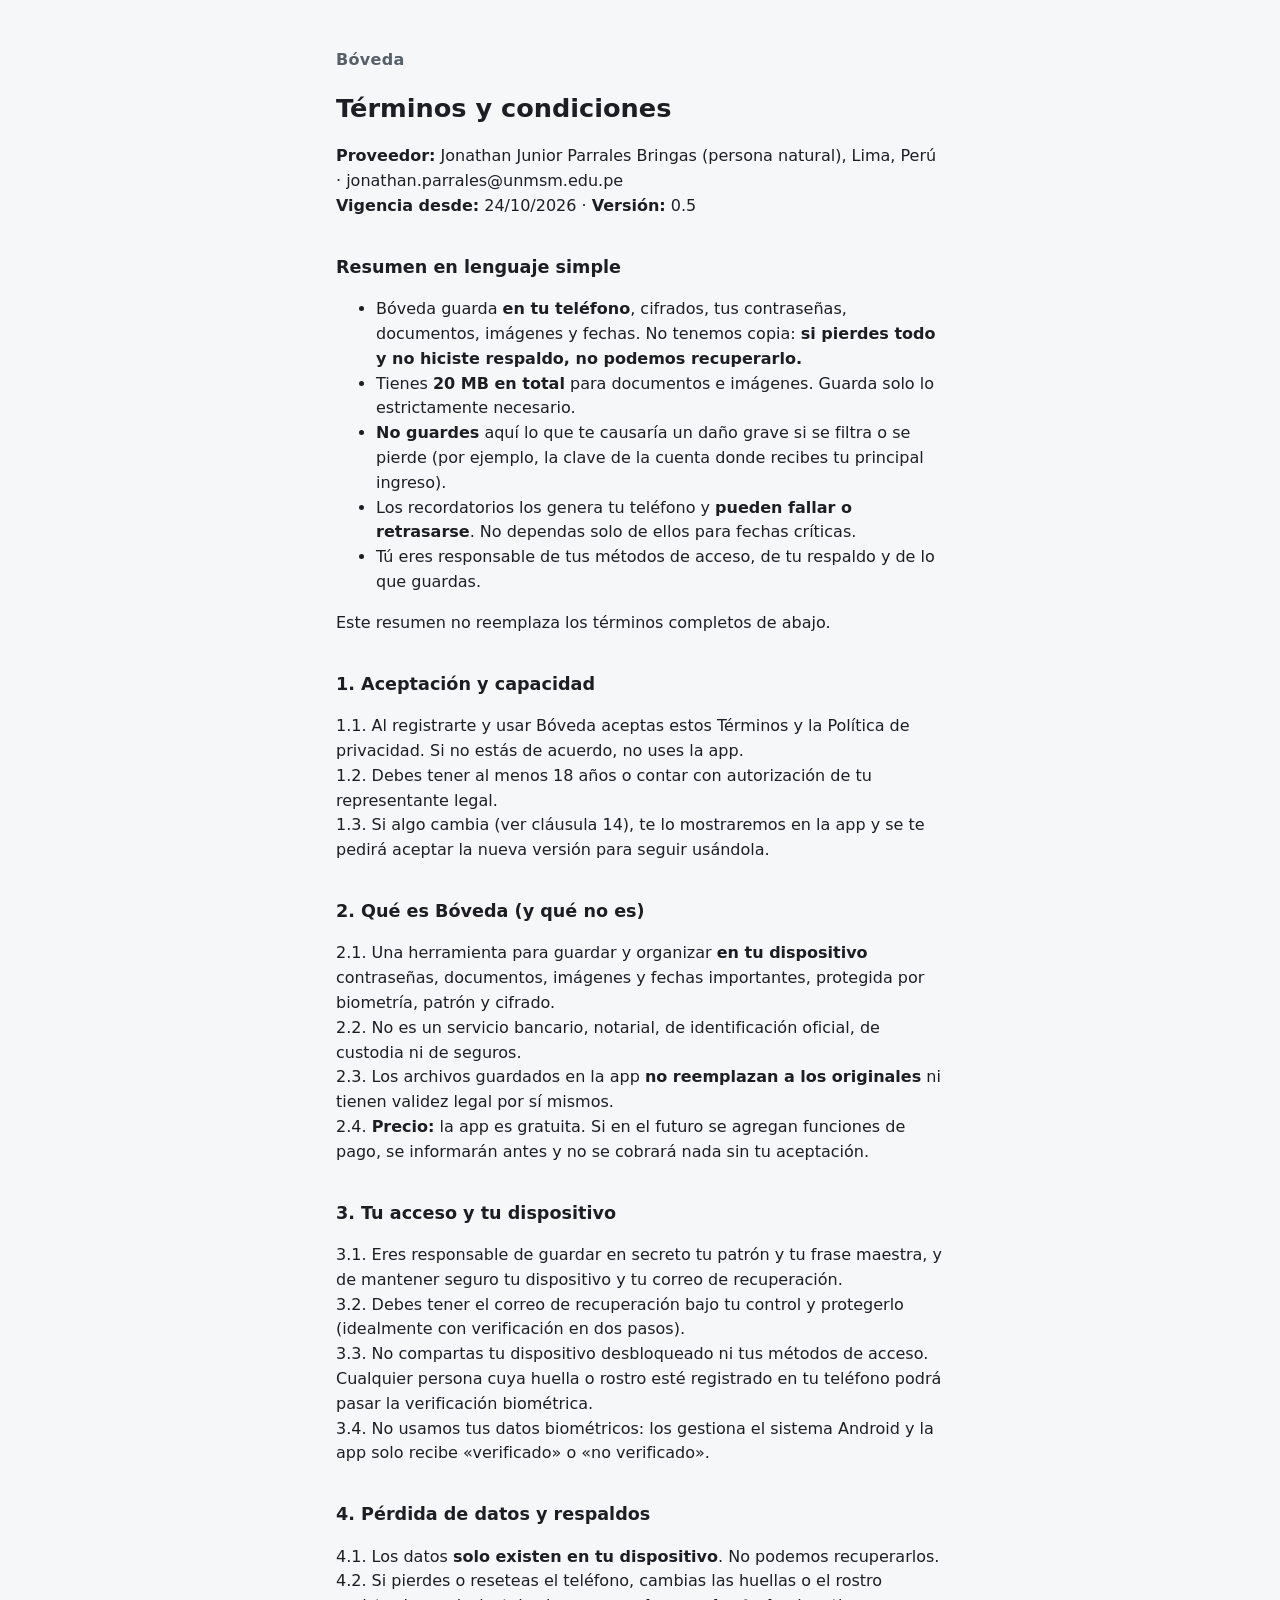
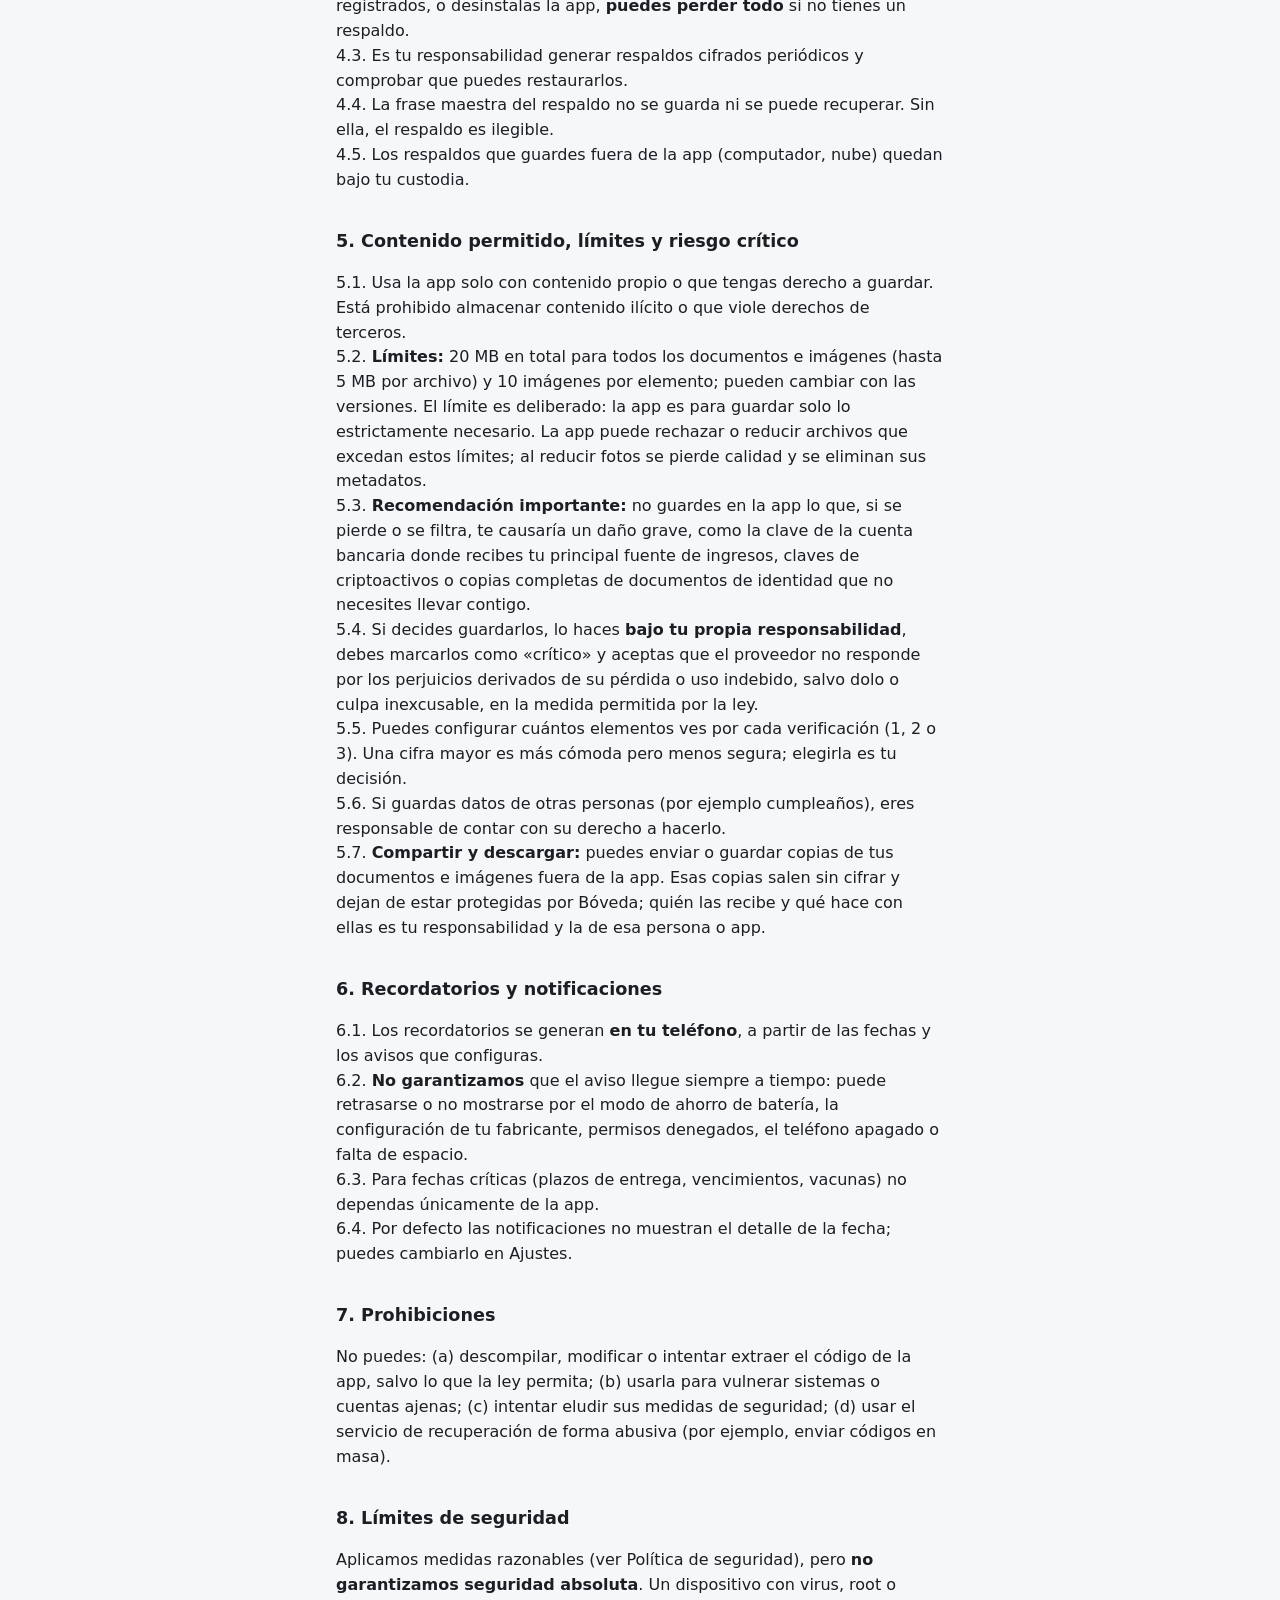
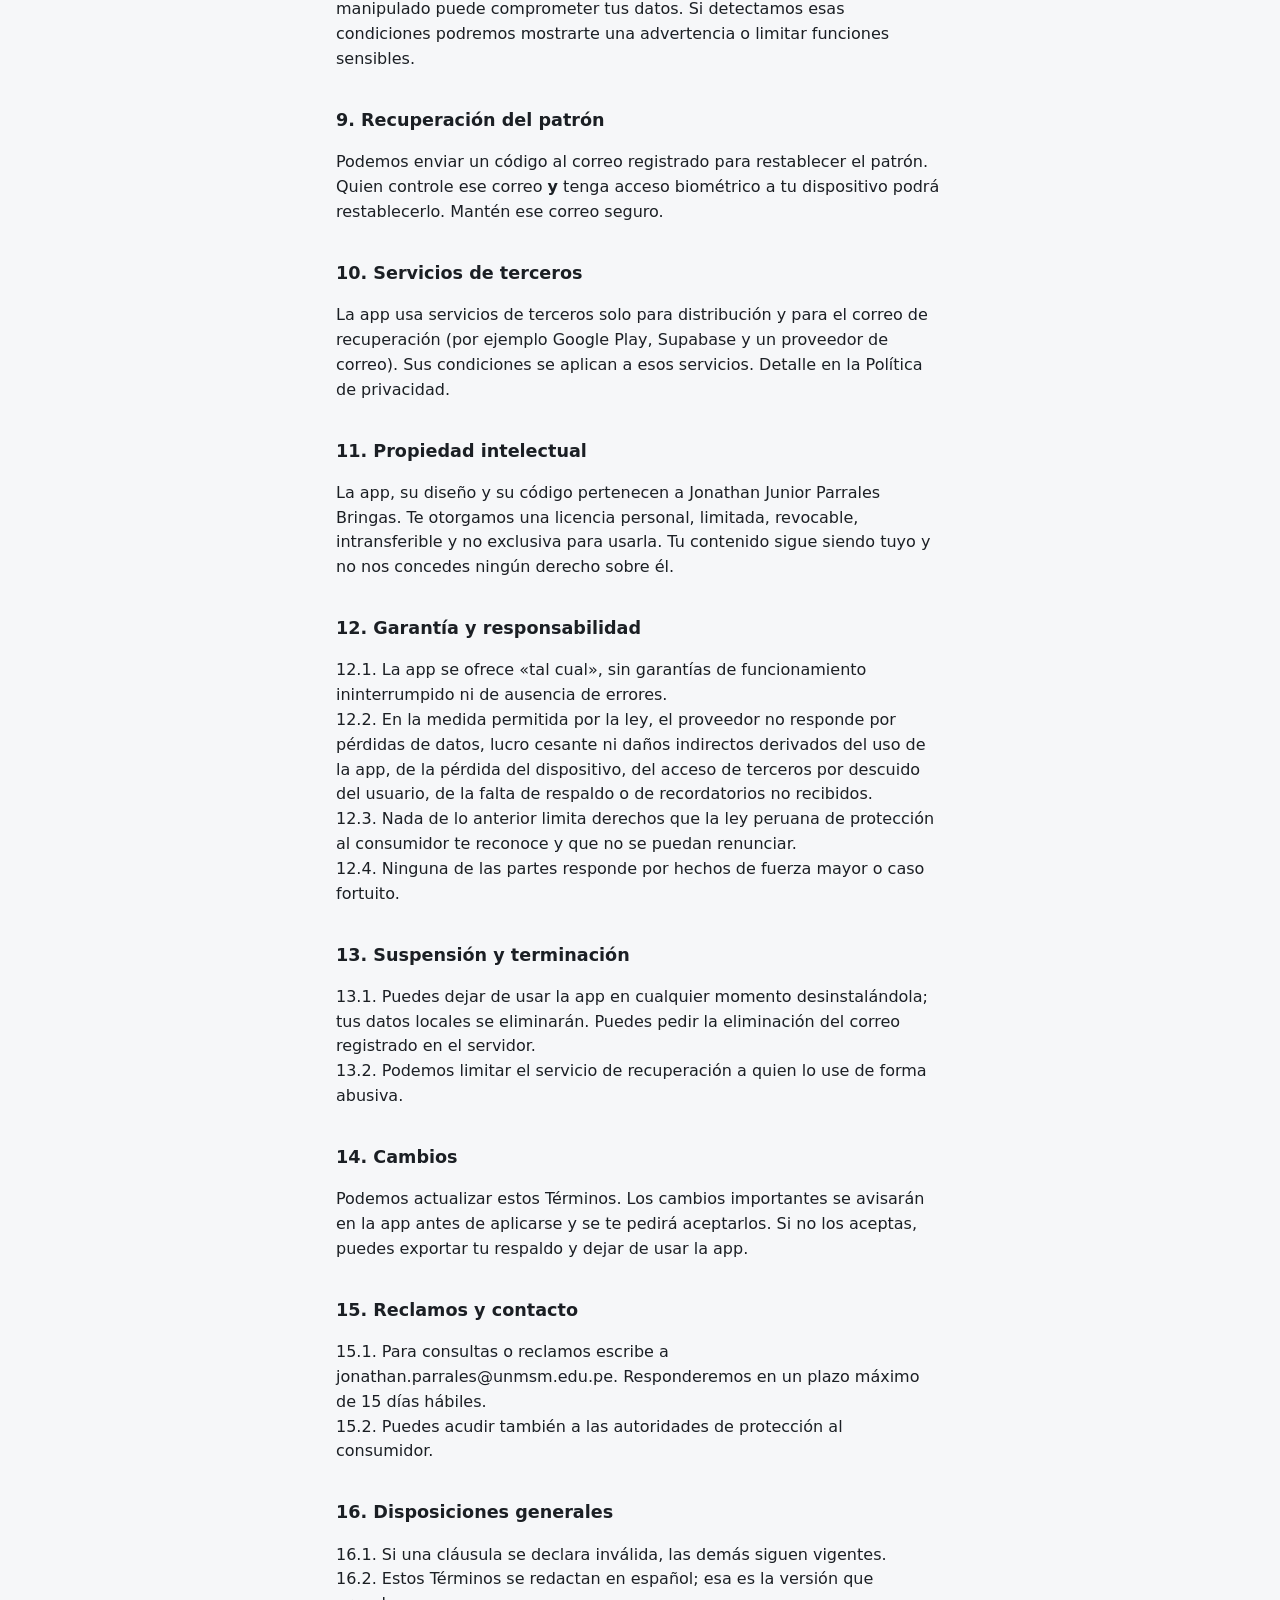
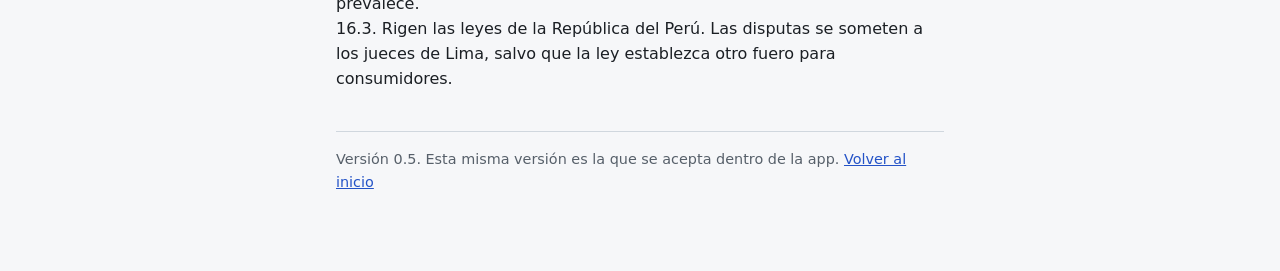
==== terminos.html @ 9ba13b65 "Terminos (v0.5) y Privacidad (v0.6) publicos (H58) Paginas generadas desde 01-documentos con _herram" ====
<!doctype html>
<html lang="es">
<head>
  <meta charset="utf-8">
  <meta name="viewport" content="width=device-width, initial-scale=1">
  <meta http-equiv="Content-Security-Policy" content="default-src 'none'; style-src 'self'; base-uri 'none'; form-action 'none'">
  <meta name="referrer" content="no-referrer">
  <title>Términos y condiciones · Bóveda</title>
  <link rel="stylesheet" href="estilo.css">
</head>
<body>
  <main class="legal">
    <p class="marca"><a href="./">Bóveda</a></p>
    <h1>Términos y condiciones</h1>
    <p><strong>Proveedor:</strong> Jonathan Junior Parrales Bringas (persona natural), Lima, Perú · jonathan.parrales@unmsm.edu.pe<br>
    <strong>Vigencia desde:</strong> 24/10/2026 · <strong>Versión:</strong> 0.5</p>
    <h2>Resumen en lenguaje simple</h2>
    <ul>
    <li>Bóveda guarda <strong>en tu teléfono</strong>, cifrados, tus contraseñas, documentos, imágenes y fechas. No tenemos copia: <strong>si pierdes todo y no hiciste respaldo, no podemos recuperarlo.</strong></li>
    <li>Tienes <strong>20 MB en total</strong> para documentos e imágenes. Guarda solo lo estrictamente necesario.</li>
    <li><strong>No guardes</strong> aquí lo que te causaría un daño grave si se filtra o se pierde (por ejemplo, la clave de la cuenta donde recibes tu principal ingreso).</li>
    <li>Los recordatorios los genera tu teléfono y <strong>pueden fallar o retrasarse</strong>. No dependas solo de ellos para fechas críticas.</li>
    <li>Tú eres responsable de tus métodos de acceso, de tu respaldo y de lo que guardas.</li>
    </ul>
    <p>Este resumen no reemplaza los términos completos de abajo.</p>
    <h2>1. Aceptación y capacidad</h2>
    <p>1.1. Al registrarte y usar Bóveda aceptas estos Términos y la Política de privacidad. Si no estás de acuerdo, no uses la app.<br>
    1.2. Debes tener al menos 18 años o contar con autorización de tu representante legal.<br>
    1.3. Si algo cambia (ver cláusula 14), te lo mostraremos en la app y se te pedirá aceptar la nueva versión para seguir usándola.</p>
    <h2>2. Qué es Bóveda (y qué no es)</h2>
    <p>2.1. Una herramienta para guardar y organizar <strong>en tu dispositivo</strong> contraseñas, documentos, imágenes y fechas importantes, protegida por biometría, patrón y cifrado.<br>
    2.2. No es un servicio bancario, notarial, de identificación oficial, de custodia ni de seguros.<br>
    2.3. Los archivos guardados en la app <strong>no reemplazan a los originales</strong> ni tienen validez legal por sí mismos.<br>
    2.4. <strong>Precio:</strong> la app es gratuita. Si en el futuro se agregan funciones de pago, se informarán antes y no se cobrará nada sin tu aceptación.</p>
    <h2>3. Tu acceso y tu dispositivo</h2>
    <p>3.1. Eres responsable de guardar en secreto tu patrón y tu frase maestra, y de mantener seguro tu dispositivo y tu correo de recuperación.<br>
    3.2. Debes tener el correo de recuperación bajo tu control y protegerlo (idealmente con verificación en dos pasos).<br>
    3.3. No compartas tu dispositivo desbloqueado ni tus métodos de acceso. Cualquier persona cuya huella o rostro esté registrado en tu teléfono podrá pasar la verificación biométrica.<br>
    3.4. No usamos tus datos biométricos: los gestiona el sistema Android y la app solo recibe «verificado» o «no verificado».</p>
    <h2>4. Pérdida de datos y respaldos</h2>
    <p>4.1. Los datos <strong>solo existen en tu dispositivo</strong>. No podemos recuperarlos.<br>
    4.2. Si pierdes o reseteas el teléfono, cambias las huellas o el rostro registrados, o desinstalas la app, <strong>puedes perder todo</strong> si no tienes un respaldo.<br>
    4.3. Es tu responsabilidad generar respaldos cifrados periódicos y comprobar que puedes restaurarlos.<br>
    4.4. La frase maestra del respaldo no se guarda ni se puede recuperar. Sin ella, el respaldo es ilegible.<br>
    4.5. Los respaldos que guardes fuera de la app (computador, nube) quedan bajo tu custodia.</p>
    <h2>5. Contenido permitido, límites y riesgo crítico</h2>
    <p>5.1. Usa la app solo con contenido propio o que tengas derecho a guardar. Está prohibido almacenar contenido ilícito o que viole derechos de terceros.<br>
    5.2. <strong>Límites:</strong> 20 MB en total para todos los documentos e imágenes (hasta 5 MB por archivo) y 10 imágenes por elemento; pueden cambiar con las versiones. El límite es deliberado: la app es para guardar solo lo estrictamente necesario. La app puede rechazar o reducir archivos que excedan estos límites; al reducir fotos se pierde calidad y se eliminan sus metadatos.<br>
    5.3. <strong>Recomendación importante:</strong> no guardes en la app lo que, si se pierde o se filtra, te causaría un daño grave, como la clave de la cuenta bancaria donde recibes tu principal fuente de ingresos, claves de criptoactivos o copias completas de documentos de identidad que no necesites llevar contigo.<br>
    5.4. Si decides guardarlos, lo haces <strong>bajo tu propia responsabilidad</strong>, debes marcarlos como «crítico» y aceptas que el proveedor no responde por los perjuicios derivados de su pérdida o uso indebido, salvo dolo o culpa inexcusable, en la medida permitida por la ley.<br>
    5.5. Puedes configurar cuántos elementos ves por cada verificación (1, 2 o 3). Una cifra mayor es más cómoda pero menos segura; elegirla es tu decisión.<br>
    5.6. Si guardas datos de otras personas (por ejemplo cumpleaños), eres responsable de contar con su derecho a hacerlo.<br>
    5.7. <strong>Compartir y descargar:</strong> puedes enviar o guardar copias de tus documentos e imágenes fuera de la app. Esas copias salen sin cifrar y dejan de estar protegidas por Bóveda; quién las recibe y qué hace con ellas es tu responsabilidad y la de esa persona o app.</p>
    <h2>6. Recordatorios y notificaciones</h2>
    <p>6.1. Los recordatorios se generan <strong>en tu teléfono</strong>, a partir de las fechas y los avisos que configuras.<br>
    6.2. <strong>No garantizamos</strong> que el aviso llegue siempre a tiempo: puede retrasarse o no mostrarse por el modo de ahorro de batería, la configuración de tu fabricante, permisos denegados, el teléfono apagado o falta de espacio.<br>
    6.3. Para fechas críticas (plazos de entrega, vencimientos, vacunas) no dependas únicamente de la app.<br>
    6.4. Por defecto las notificaciones no muestran el detalle de la fecha; puedes cambiarlo en Ajustes.</p>
    <h2>7. Prohibiciones</h2>
    <p>No puedes: (a) descompilar, modificar o intentar extraer el código de la app, salvo lo que la ley permita; (b) usarla para vulnerar sistemas o cuentas ajenas; (c) intentar eludir sus medidas de seguridad; (d) usar el servicio de recuperación de forma abusiva (por ejemplo, enviar códigos en masa).</p>
    <h2>8. Límites de seguridad</h2>
    <p>Aplicamos medidas razonables (ver Política de seguridad), pero <strong>no garantizamos seguridad absoluta</strong>. Un dispositivo con virus, root o manipulado puede comprometer tus datos. Si detectamos esas condiciones podremos mostrarte una advertencia o limitar funciones sensibles.</p>
    <h2>9. Recuperación del patrón</h2>
    <p>Podemos enviar un código al correo registrado para restablecer el patrón. Quien controle ese correo <strong>y</strong> tenga acceso biométrico a tu dispositivo podrá restablecerlo. Mantén ese correo seguro.</p>
    <h2>10. Servicios de terceros</h2>
    <p>La app usa servicios de terceros solo para distribución y para el correo de recuperación (por ejemplo Google Play, Supabase y un proveedor de correo). Sus condiciones se aplican a esos servicios. Detalle en la Política de privacidad.</p>
    <h2>11. Propiedad intelectual</h2>
    <p>La app, su diseño y su código pertenecen a Jonathan Junior Parrales Bringas. Te otorgamos una licencia personal, limitada, revocable, intransferible y no exclusiva para usarla. Tu contenido sigue siendo tuyo y no nos concedes ningún derecho sobre él.</p>
    <h2>12. Garantía y responsabilidad</h2>
    <p>12.1. La app se ofrece «tal cual», sin garantías de funcionamiento ininterrumpido ni de ausencia de errores.<br>
    12.2. En la medida permitida por la ley, el proveedor no responde por pérdidas de datos, lucro cesante ni daños indirectos derivados del uso de la app, de la pérdida del dispositivo, del acceso de terceros por descuido del usuario, de la falta de respaldo o de recordatorios no recibidos.<br>
    12.3. Nada de lo anterior limita derechos que la ley peruana de protección al consumidor te reconoce y que no se puedan renunciar.<br>
    12.4. Ninguna de las partes responde por hechos de fuerza mayor o caso fortuito.</p>
    <h2>13. Suspensión y terminación</h2>
    <p>13.1. Puedes dejar de usar la app en cualquier momento desinstalándola; tus datos locales se eliminarán. Puedes pedir la eliminación del correo registrado en el servidor.<br>
    13.2. Podemos limitar el servicio de recuperación a quien lo use de forma abusiva.</p>
    <h2>14. Cambios</h2>
    <p>Podemos actualizar estos Términos. Los cambios importantes se avisarán en la app antes de aplicarse y se te pedirá aceptarlos. Si no los aceptas, puedes exportar tu respaldo y dejar de usar la app.</p>
    <h2>15. Reclamos y contacto</h2>
    <p>15.1. Para consultas o reclamos escribe a jonathan.parrales@unmsm.edu.pe. Responderemos en un plazo máximo de 15 días hábiles.<br>
    15.2. Puedes acudir también a las autoridades de protección al consumidor.</p>
    <h2>16. Disposiciones generales</h2>
    <p>16.1. Si una cláusula se declara inválida, las demás siguen vigentes.<br>
    16.2. Estos Términos se redactan en español; esa es la versión que prevalece.<br>
    16.3. Rigen las leyes de la República del Perú. Las disputas se someten a los jueces de Lima, salvo que la ley establezca otro fuero para consumidores.</p>
    <p class="pie">Versión 0.5. Esta misma versión es la que se acepta dentro de la app. <a href="./">Volver al inicio</a></p>
  </main>
</body>
</html>
---- estilo.css ----
:root {
  --fondo: #f6f7f9;
  --tarjeta: #ffffff;
  --texto: #1b1f24;
  --suave: #57606a;
  --acento: #2453c7;
  --acento-texto: #ffffff;
  --borde: #d0d7de;
  --error: #b42318;
  --ok: #1a7f37;
  color-scheme: light dark;
}

@media (prefers-color-scheme: dark) {
  :root {
    --fondo: #0f1216;
    --tarjeta: #171b21;
    --texto: #e6e9ed;
    --suave: #9aa4af;
    --acento: #7aa2ff;
    --acento-texto: #0f1216;
    --borde: #303741;
    --error: #ff8a80;
    --ok: #6fdc8c;
  }
}

* { box-sizing: border-box; }

body {
  margin: 0;
  background: var(--fondo);
  color: var(--texto);
  font: 16px/1.55 system-ui, -apple-system, "Segoe UI", Roboto, sans-serif;
}

main {
  max-width: 640px;
  margin: 0 auto;
  padding: 32px 16px 64px;
}

.marca a { color: var(--suave); text-decoration: none; font-weight: 600; letter-spacing: .02em; }
h1 { font-size: 1.8rem; margin: .2em 0 .6em; }
h2 { font-size: 1.15rem; margin-top: 2em; }
a { color: var(--acento); }
code { font-size: .95em; }

section {
  background: var(--tarjeta);
  border: 1px solid var(--borde);
  border-radius: 12px;
  padding: 16px;
  margin: 16px 0;
}

label { display: block; font-weight: 600; margin-bottom: 6px; }

input {
  width: 100%;
  padding: 12px;
  font: inherit;
  color: inherit;
  background: var(--fondo);
  border: 1px solid var(--borde);
  border-radius: 8px;
  margin-bottom: 12px;
}

button {
  font: inherit;
  font-weight: 600;
  padding: 12px 18px;
  border-radius: 8px;
  border: 1px solid var(--acento);
  background: var(--acento);
  color: var(--acento-texto);
  cursor: pointer;
  margin: 0 8px 8px 0;
}

button.secundario { background: transparent; color: var(--acento); }
button:disabled { opacity: .55; cursor: wait; }

#mensaje { min-height: 1.5em; }
#mensaje.error { color: var(--error); font-weight: 600; }
.listo { color: var(--ok); font-weight: 600; margin: 0; }

/* Términos y Privacidad (H58) */
.legal h1 { font-size: 1.6rem; }
.legal h2 { font-size: 1.1rem; }
.legal table { width: 100%; border-collapse: collapse; margin: 12px 0 20px; font-size: .92rem; display: block; overflow-x: auto; }
.legal th, .legal td { border: 1px solid var(--borde); padding: 8px 10px; text-align: left; vertical-align: top; }
.legal th { background: var(--tarjeta); }
.legal blockquote { margin: 16px 0; padding: 8px 16px; border-left: 4px solid var(--acento); background: var(--tarjeta); }
.pie { margin-top: 40px; color: var(--suave); font-size: .9rem; border-top: 1px solid var(--borde); padding-top: 16px; }
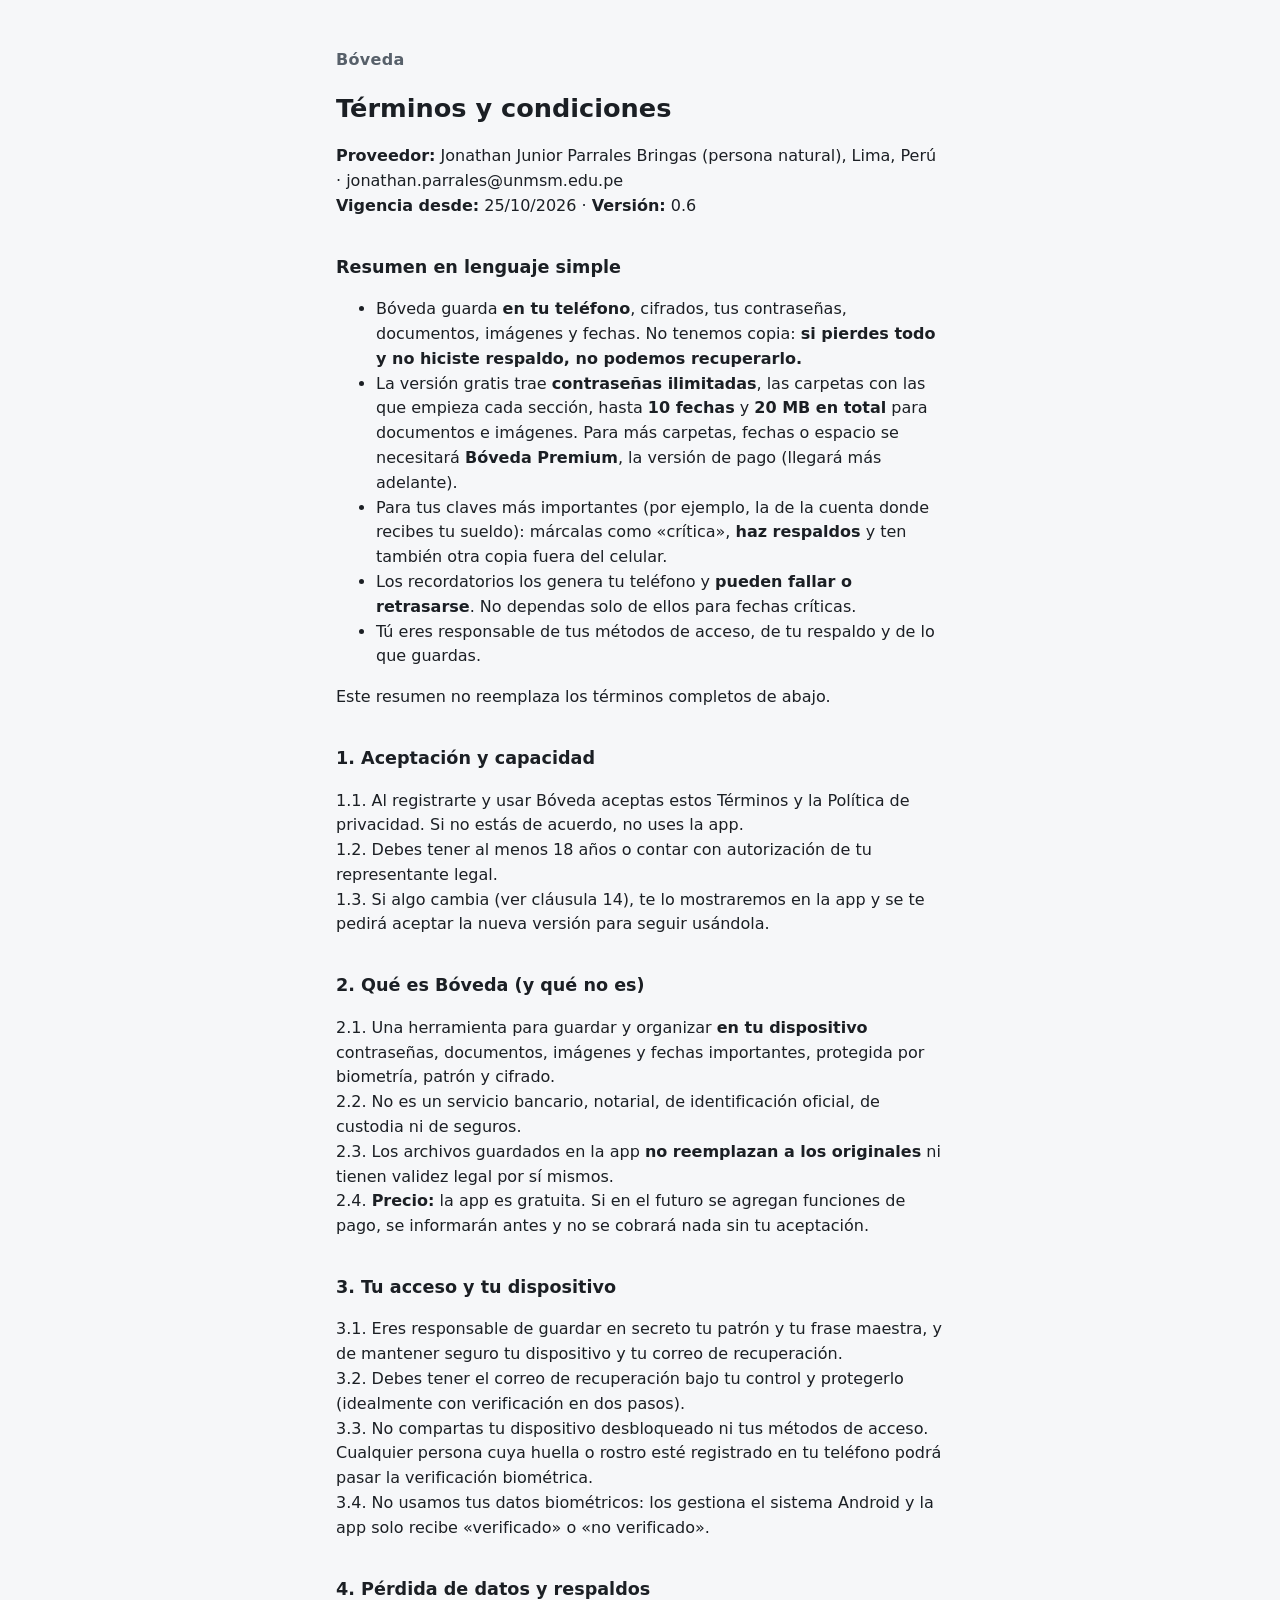
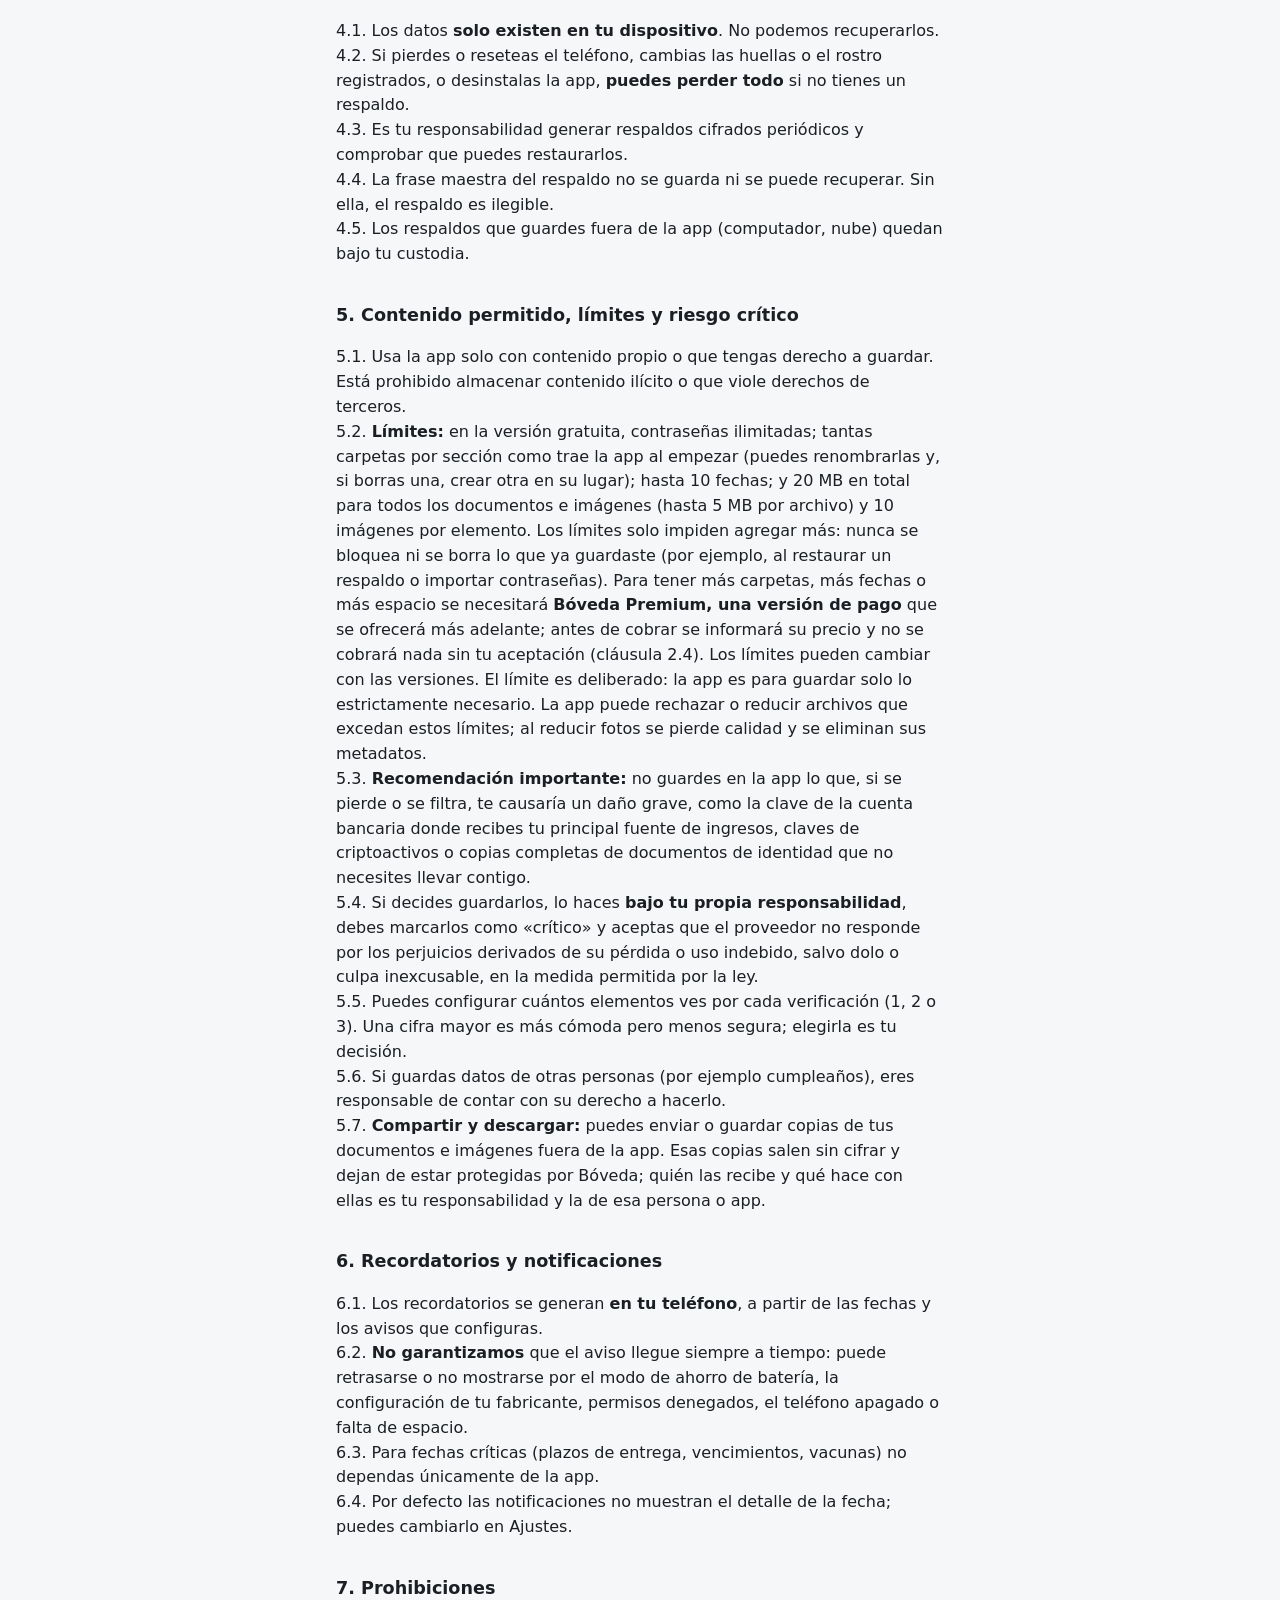
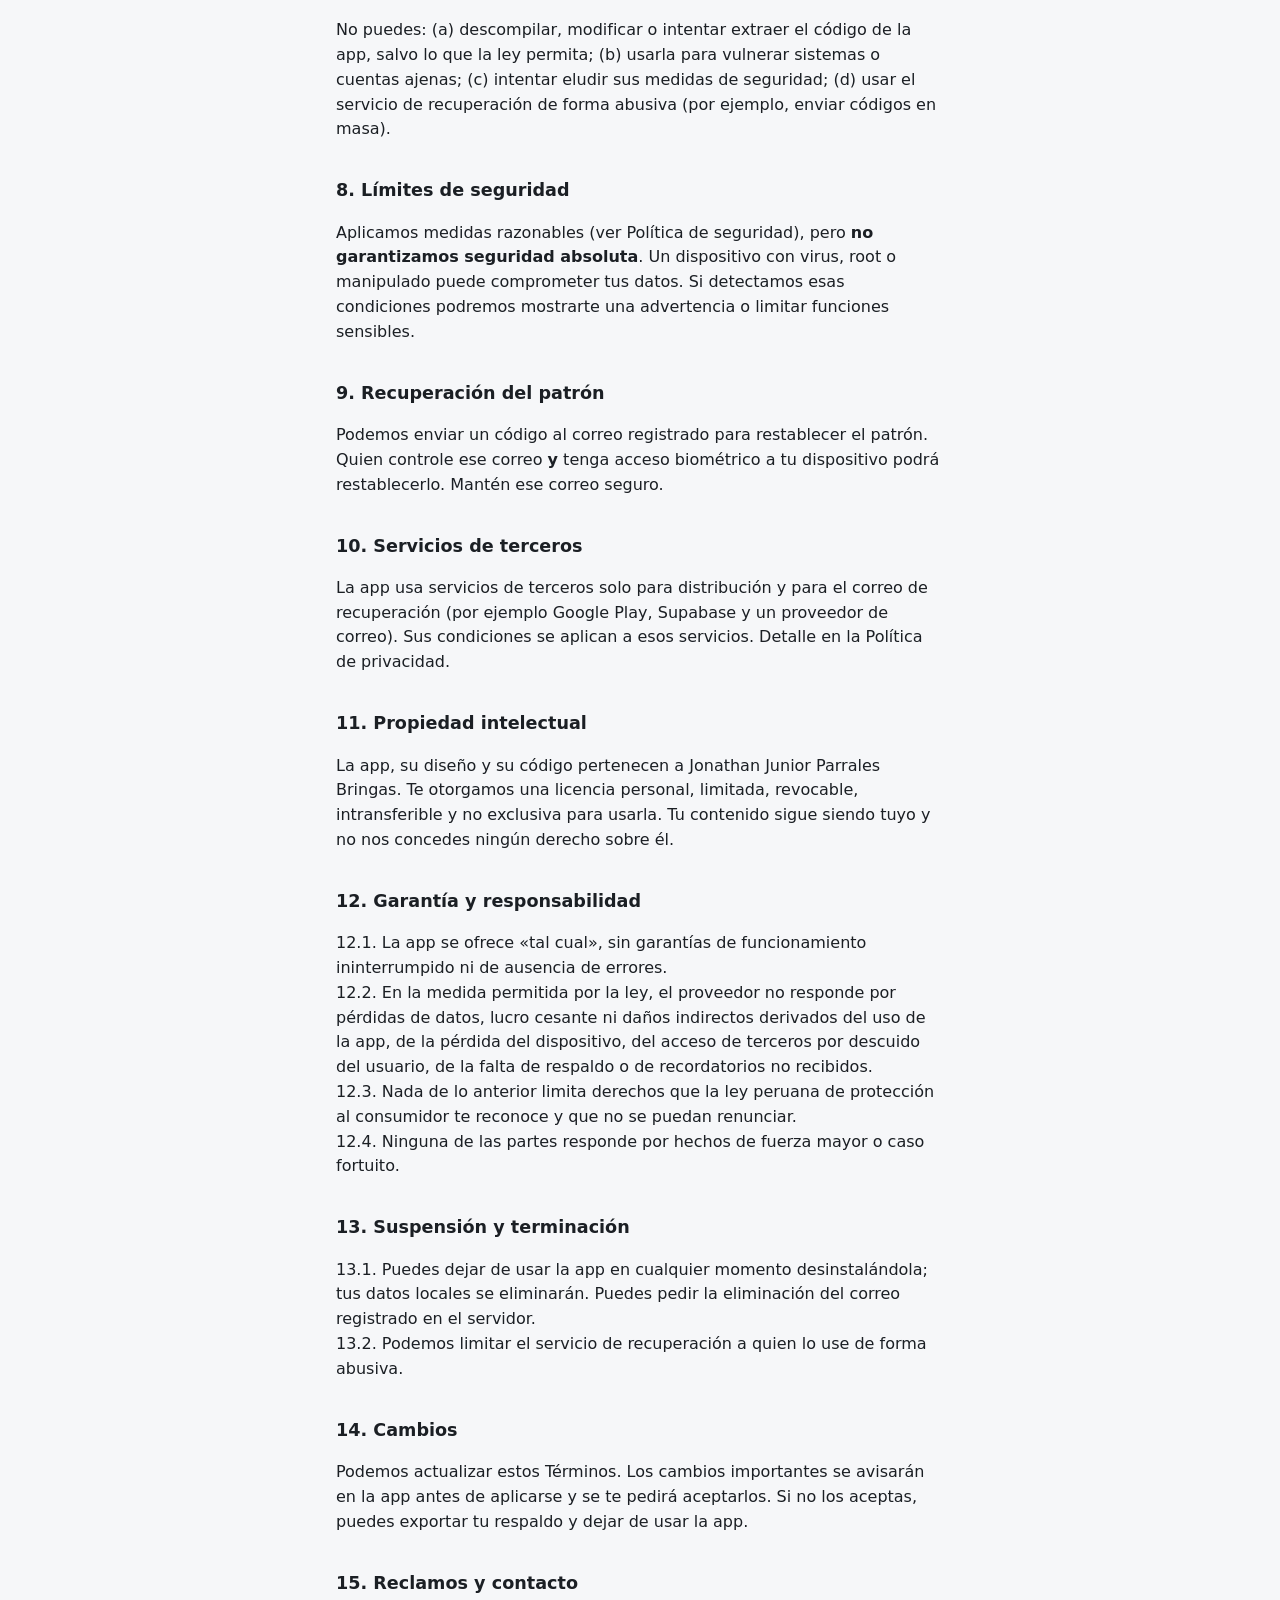
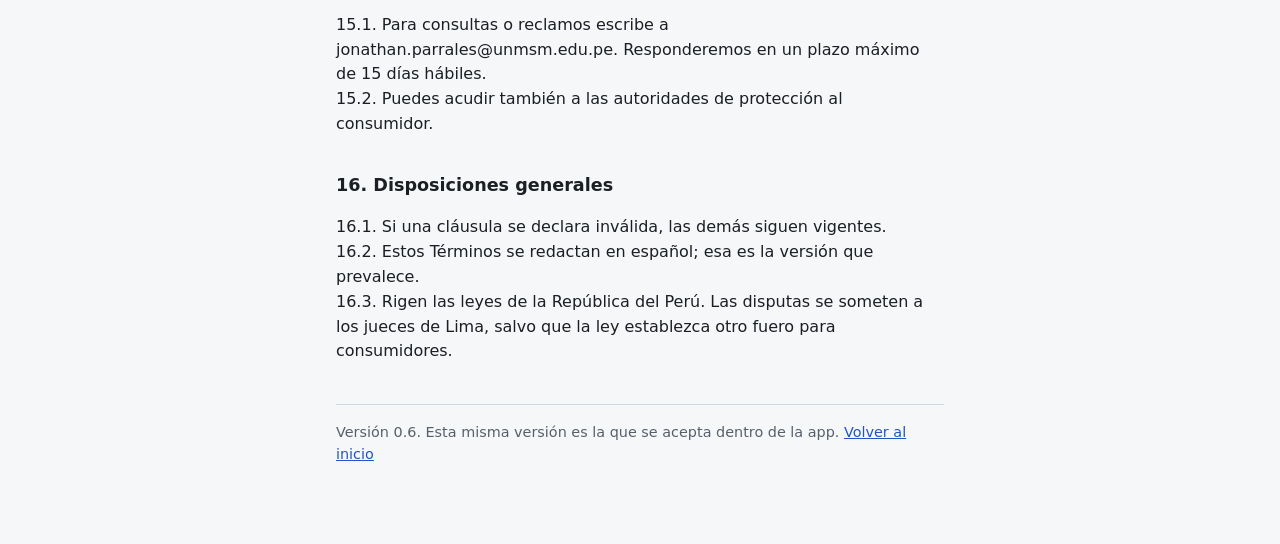
==== commit f488b53e: "Terminos v0.6: limites de la version gratis y Premium de pago (H71) Clausula 5.2 y resumen: contrase" ====
--- a/terminos.html
+++ b/terminos.html
@@ -13,12 +13,12 @@
     <p class="marca"><a href="./">Bóveda</a></p>
     <h1>Términos y condiciones</h1>
     <p><strong>Proveedor:</strong> Jonathan Junior Parrales Bringas (persona natural), Lima, Perú · jonathan.parrales@unmsm.edu.pe<br>
-    <strong>Vigencia desde:</strong> 24/10/2026 · <strong>Versión:</strong> 0.5</p>
+    <strong>Vigencia desde:</strong> 25/10/2026 · <strong>Versión:</strong> 0.6</p>
     <h2>Resumen en lenguaje simple</h2>
     <ul>
     <li>Bóveda guarda <strong>en tu teléfono</strong>, cifrados, tus contraseñas, documentos, imágenes y fechas. No tenemos copia: <strong>si pierdes todo y no hiciste respaldo, no podemos recuperarlo.</strong></li>
-    <li>Tienes <strong>20 MB en total</strong> para documentos e imágenes. Guarda solo lo estrictamente necesario.</li>
-    <li><strong>No guardes</strong> aquí lo que te causaría un daño grave si se filtra o se pierde (por ejemplo, la clave de la cuenta donde recibes tu principal ingreso).</li>
+    <li>La versión gratis trae <strong>contraseñas ilimitadas</strong>, las carpetas con las que empieza cada sección, hasta <strong>10 fechas</strong> y <strong>20 MB en total</strong> para documentos e imágenes. Para más carpetas, fechas o espacio se necesitará <strong>Bóveda Premium</strong>, la versión de pago (llegará más adelante).</li>
+    <li>Para tus claves más importantes (por ejemplo, la de la cuenta donde recibes tu sueldo): márcalas como «crítica», <strong>haz respaldos</strong> y ten también otra copia fuera del celular.</li>
     <li>Los recordatorios los genera tu teléfono y <strong>pueden fallar o retrasarse</strong>. No dependas solo de ellos para fechas críticas.</li>
     <li>Tú eres responsable de tus métodos de acceso, de tu respaldo y de lo que guardas.</li>
     </ul>
@@ -45,7 +45,7 @@
     4.5. Los respaldos que guardes fuera de la app (computador, nube) quedan bajo tu custodia.</p>
     <h2>5. Contenido permitido, límites y riesgo crítico</h2>
     <p>5.1. Usa la app solo con contenido propio o que tengas derecho a guardar. Está prohibido almacenar contenido ilícito o que viole derechos de terceros.<br>
-    5.2. <strong>Límites:</strong> 20 MB en total para todos los documentos e imágenes (hasta 5 MB por archivo) y 10 imágenes por elemento; pueden cambiar con las versiones. El límite es deliberado: la app es para guardar solo lo estrictamente necesario. La app puede rechazar o reducir archivos que excedan estos límites; al reducir fotos se pierde calidad y se eliminan sus metadatos.<br>
+    5.2. <strong>Límites:</strong> en la versión gratuita, contraseñas ilimitadas; tantas carpetas por sección como trae la app al empezar (puedes renombrarlas y, si borras una, crear otra en su lugar); hasta 10 fechas; y 20 MB en total para todos los documentos e imágenes (hasta 5 MB por archivo) y 10 imágenes por elemento. Los límites solo impiden agregar más: nunca se bloquea ni se borra lo que ya guardaste (por ejemplo, al restaurar un respaldo o importar contraseñas). Para tener más carpetas, más fechas o más espacio se necesitará <strong>Bóveda Premium, una versión de pago</strong> que se ofrecerá más adelante; antes de cobrar se informará su precio y no se cobrará nada sin tu aceptación (cláusula 2.4). Los límites pueden cambiar con las versiones. El límite es deliberado: la app es para guardar solo lo estrictamente necesario. La app puede rechazar o reducir archivos que excedan estos límites; al reducir fotos se pierde calidad y se eliminan sus metadatos.<br>
     5.3. <strong>Recomendación importante:</strong> no guardes en la app lo que, si se pierde o se filtra, te causaría un daño grave, como la clave de la cuenta bancaria donde recibes tu principal fuente de ingresos, claves de criptoactivos o copias completas de documentos de identidad que no necesites llevar contigo.<br>
     5.4. Si decides guardarlos, lo haces <strong>bajo tu propia responsabilidad</strong>, debes marcarlos como «crítico» y aceptas que el proveedor no responde por los perjuicios derivados de su pérdida o uso indebido, salvo dolo o culpa inexcusable, en la medida permitida por la ley.<br>
     5.5. Puedes configurar cuántos elementos ves por cada verificación (1, 2 o 3). Una cifra mayor es más cómoda pero menos segura; elegirla es tu decisión.<br>
@@ -83,7 +83,7 @@
     <p>16.1. Si una cláusula se declara inválida, las demás siguen vigentes.<br>
     16.2. Estos Términos se redactan en español; esa es la versión que prevalece.<br>
     16.3. Rigen las leyes de la República del Perú. Las disputas se someten a los jueces de Lima, salvo que la ley establezca otro fuero para consumidores.</p>
-    <p class="pie">Versión 0.5. Esta misma versión es la que se acepta dentro de la app. <a href="./">Volver al inicio</a></p>
+    <p class="pie">Versión 0.6. Esta misma versión es la que se acepta dentro de la app. <a href="./">Volver al inicio</a></p>
   </main>
 </body>
 </html>
